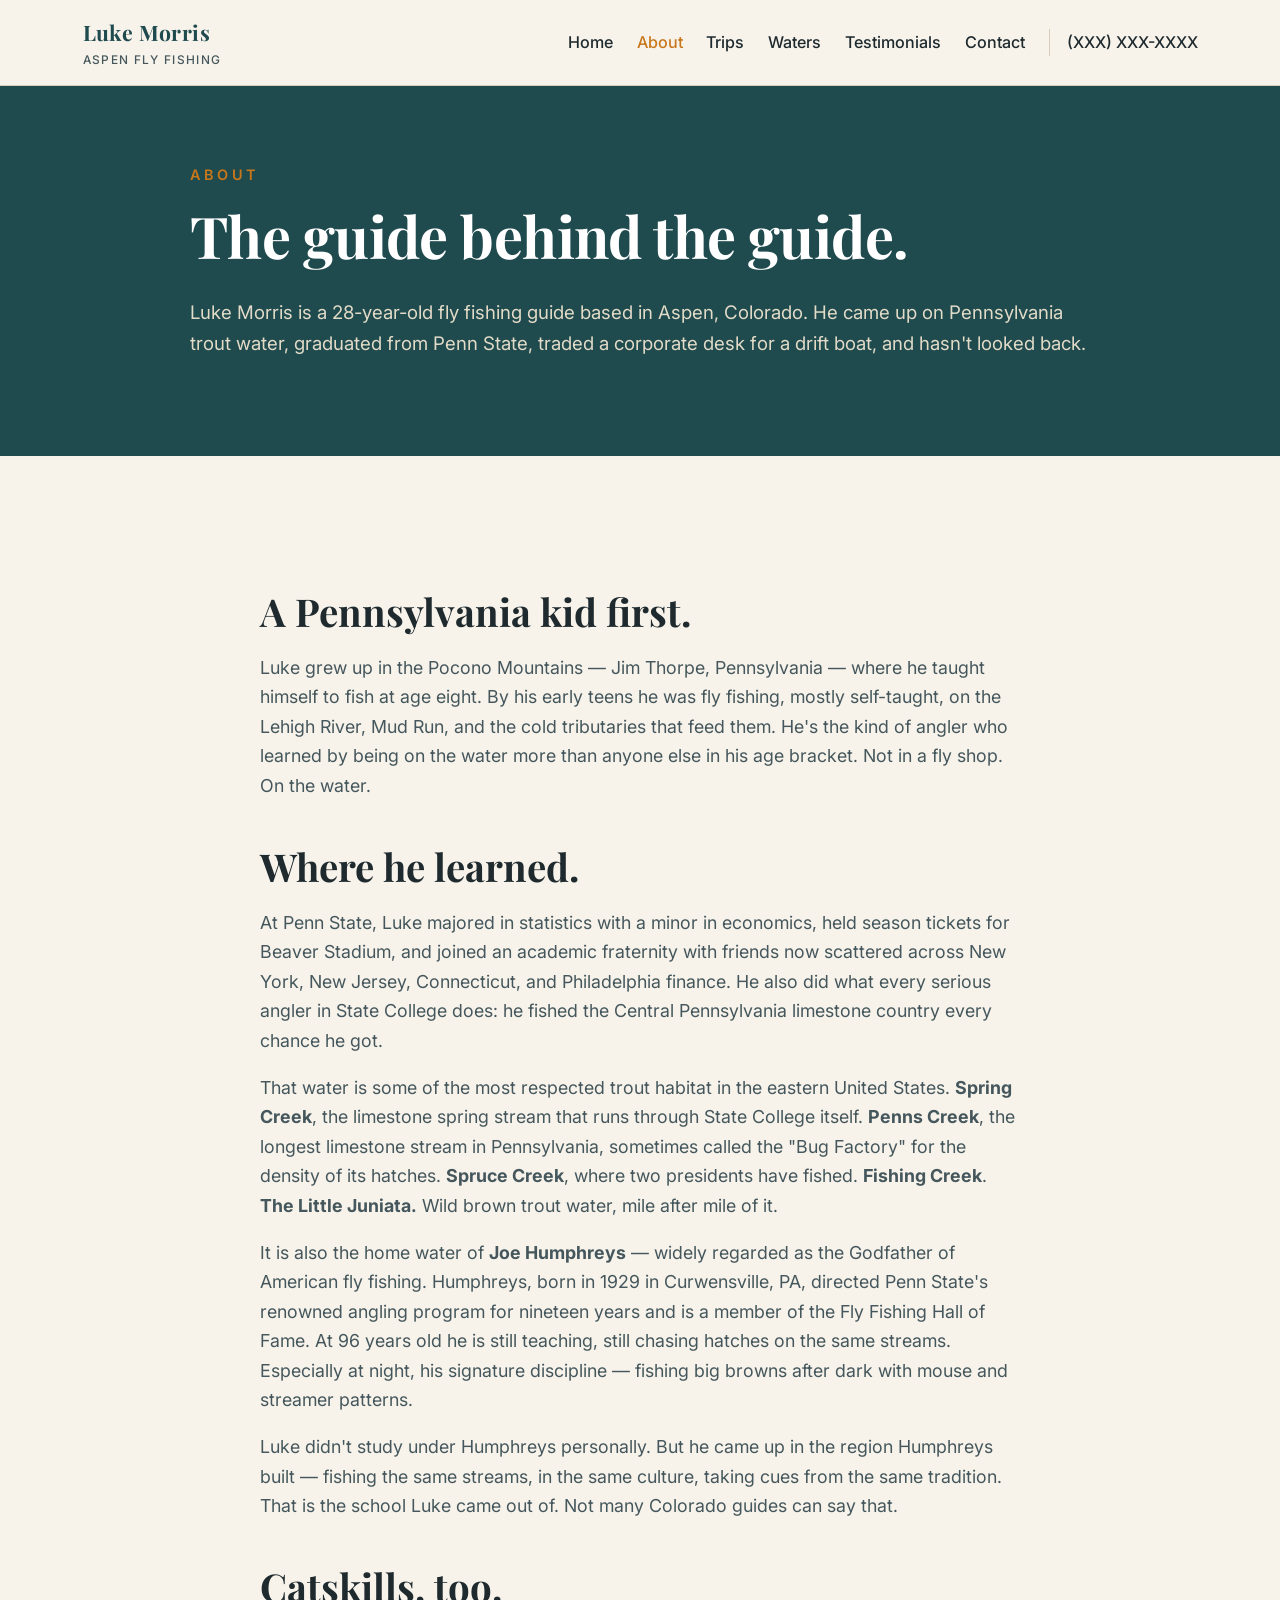
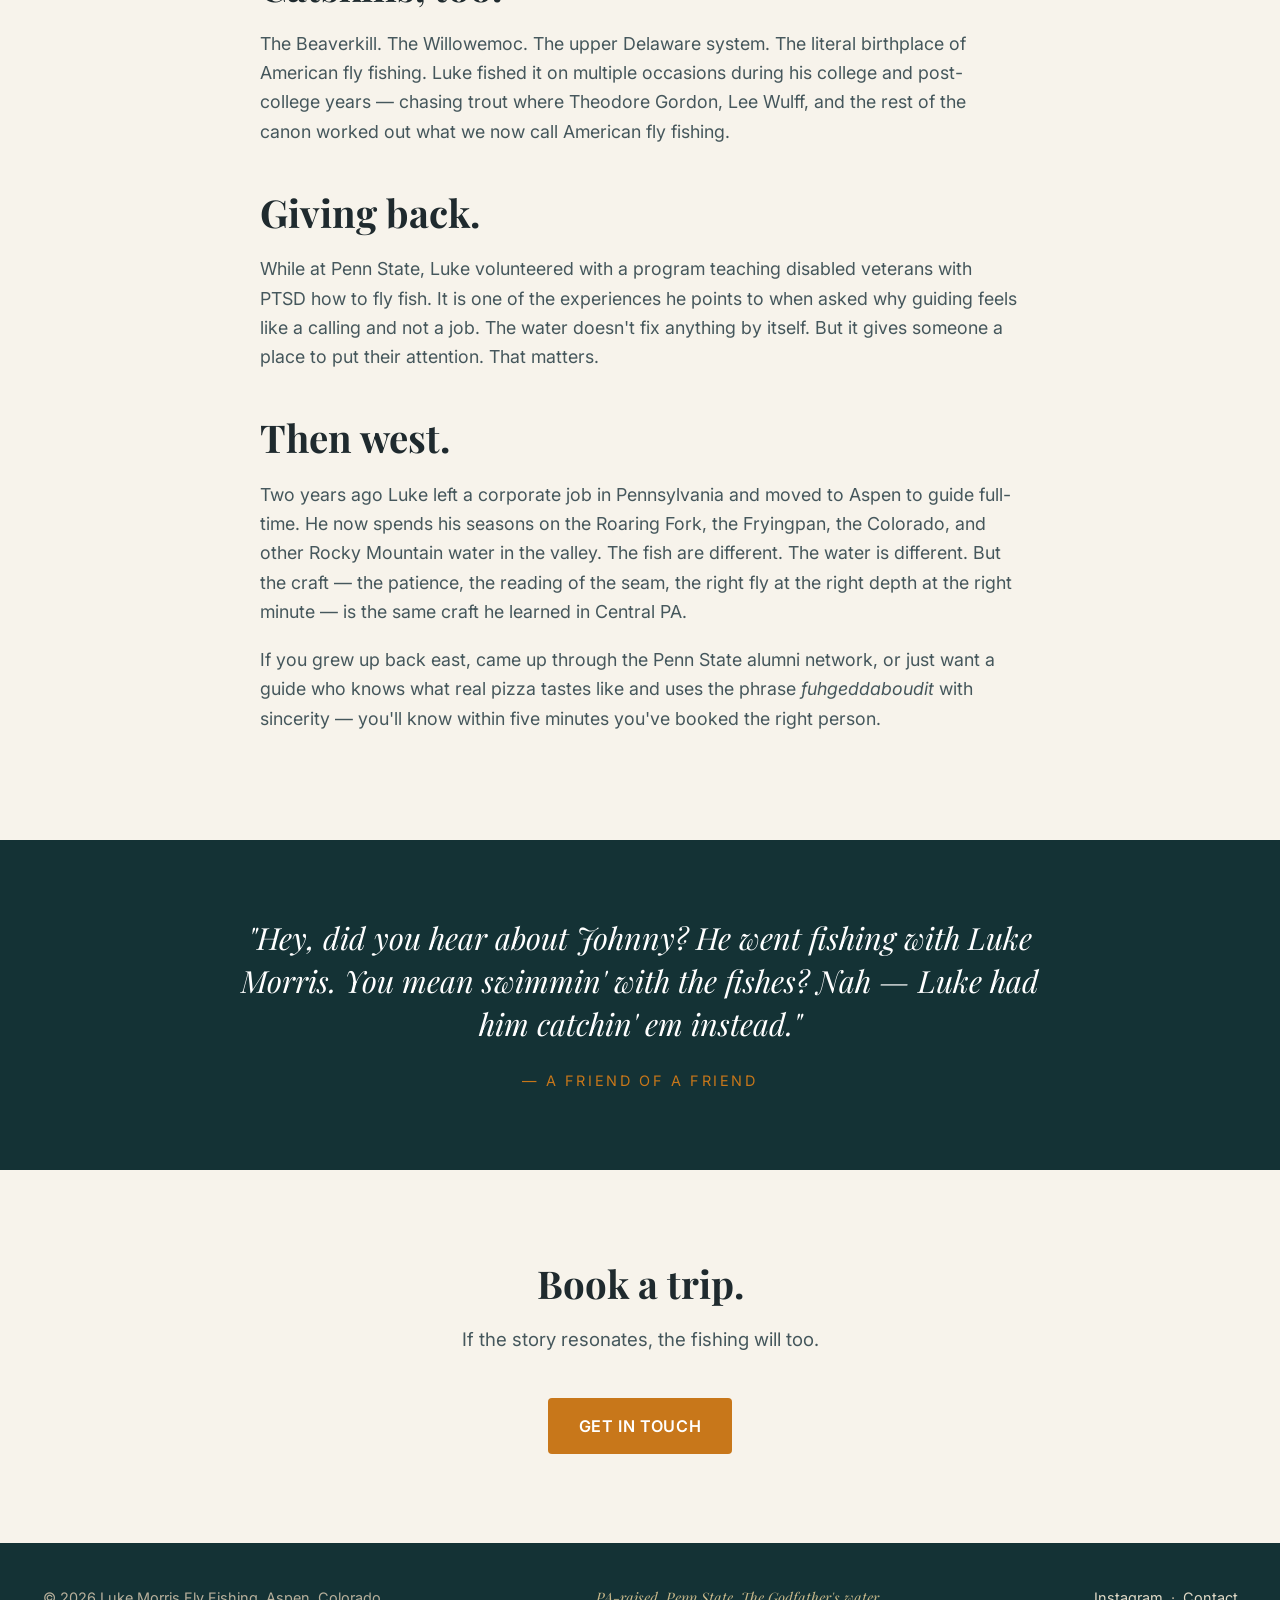
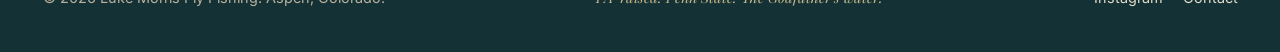
==== about.html @ f849356a "Initial site — Luke Morris Aspen fly fishing guide Six-page static site for GitHub Pages. Positionin" ====
﻿<!doctype html>
<html lang="en">
<head>
<meta charset="utf-8">
<meta name="viewport" content="width=device-width,initial-scale=1">
<title>About Luke — Luke Morris Fly Fishing</title>
<meta name="description" content="Luke Morris — Penn State alum, Pennsylvania-raised fly fisherman, full-time guide in Aspen, Colorado. The story behind the guide.">
<link rel="preconnect" href="https://fonts.googleapis.com">
<link rel="preconnect" href="https://fonts.gstatic.com" crossorigin>
<link href="https://fonts.googleapis.com/css2?family=Playfair+Display:wght@600;700&family=Inter:wght@400;500;600;700&display=swap" rel="stylesheet">
<link rel="stylesheet" href="css/styles.css">
</head>
<body>

<header class="site-header">
  <div class="nav-wrap">
    <div class="brand"><a href="index.html">Luke Morris<small>Aspen Fly Fishing</small></a></div>
    <button class="nav-toggle" aria-label="Open menu" aria-expanded="false">☰</button>
    <nav class="nav-main">
      <a href="index.html">Home</a>
      <a href="about.html" class="active">About</a>
      <a href="trips.html">Trips</a>
      <a href="waters.html">Waters</a>
      <a href="testimonials.html">Testimonials</a>
      <a href="contact.html">Contact</a>
      <a href="tel:+10000000000" class="nav-phone">(XXX) XXX-XXXX</a>
    </nav>
  </div>
</header>

<section class="page-intro">
  <div class="section-wrap">
    <div class="eyebrow">About</div>
    <h1>The guide behind the guide.</h1>
    <p>Luke Morris is a 28-year-old fly fishing guide based in Aspen, Colorado. He came up on Pennsylvania trout water, graduated from Penn State, traded a corporate desk for a drift boat, and hasn't looked back.</p>
  </div>
</section>

<section>
  <div class="prose">
    <h2>A Pennsylvania kid first.</h2>
    <p>Luke grew up in the Pocono Mountains — Jim Thorpe, Pennsylvania — where he taught himself to fish at age eight. By his early teens he was fly fishing, mostly self-taught, on the Lehigh River, Mud Run, and the cold tributaries that feed them. He's the kind of angler who learned by being on the water more than anyone else in his age bracket. Not in a fly shop. On the water.</p>

    <h2>Where he learned.</h2>
    <p>At Penn State, Luke majored in statistics with a minor in economics, held season tickets for Beaver Stadium, and joined an academic fraternity with friends now scattered across New York, New Jersey, Connecticut, and Philadelphia finance. He also did what every serious angler in State College does: he fished the Central Pennsylvania limestone country every chance he got.</p>

    <p>That water is some of the most respected trout habitat in the eastern United States. <strong>Spring Creek</strong>, the limestone spring stream that runs through State College itself. <strong>Penns Creek</strong>, the longest limestone stream in Pennsylvania, sometimes called the "Bug Factory" for the density of its hatches. <strong>Spruce Creek</strong>, where two presidents have fished. <strong>Fishing Creek</strong>. <strong>The Little Juniata.</strong> Wild brown trout water, mile after mile of it.</p>

    <p>It is also the home water of <strong>Joe Humphreys</strong> — widely regarded as the Godfather of American fly fishing. Humphreys, born in 1929 in Curwensville, PA, directed Penn State's renowned angling program for nineteen years and is a member of the Fly Fishing Hall of Fame. At 96 years old he is still teaching, still chasing hatches on the same streams. Especially at night, his signature discipline — fishing big browns after dark with mouse and streamer patterns.</p>

    <p>Luke didn't study under Humphreys personally. But he came up in the region Humphreys built — fishing the same streams, in the same culture, taking cues from the same tradition. That is the school Luke came out of. Not many Colorado guides can say that.</p>

    <h2>Catskills, too.</h2>
    <p>The Beaverkill. The Willowemoc. The upper Delaware system. The literal birthplace of American fly fishing. Luke fished it on multiple occasions during his college and post-college years — chasing trout where Theodore Gordon, Lee Wulff, and the rest of the canon worked out what we now call American fly fishing.</p>

    <h2>Giving back.</h2>
    <p>While at Penn State, Luke volunteered with a program teaching disabled veterans with PTSD how to fly fish. It is one of the experiences he points to when asked why guiding feels like a calling and not a job. The water doesn't fix anything by itself. But it gives someone a place to put their attention. That matters.</p>

    <h2>Then west.</h2>
    <p>Two years ago Luke left a corporate job in Pennsylvania and moved to Aspen to guide full-time. He now spends his seasons on the Roaring Fork, the Fryingpan, the Colorado, and other Rocky Mountain water in the valley. The fish are different. The water is different. But the craft — the patience, the reading of the seam, the right fly at the right depth at the right minute — is the same craft he learned in Central PA.</p>

    <p>If you grew up back east, came up through the Penn State alumni network, or just want a guide who knows what real pizza tastes like and uses the phrase <em>fuhgeddaboudit</em> with sincerity — you'll know within five minutes you've booked the right person.</p>
  </div>
</section>

<section class="pullquote">
  <blockquote>"Hey, did you hear about Johnny? He went fishing with Luke Morris. You mean swimmin' with the fishes? Nah — Luke had him catchin' em instead."</blockquote>
  <cite>— A friend of a friend</cite>
</section>

<section>
  <div class="section-wrap" style="text-align:center;">
    <h2>Book a trip.</h2>
    <p class="section-lede" style="margin-left:auto;margin-right:auto;">If the story resonates, the fishing will too.</p>
    <a href="contact.html" class="btn">Get in touch</a>
  </div>
</section>

<footer class="site-footer">
  <div class="footer-wrap">
    <div>&copy; <span id="yr"></span> Luke Morris Fly Fishing. Aspen, Colorado.</div>
    <div class="footer-tag">PA-raised. Penn State. The Godfather's water.</div>
    <div><a href="https://instagram.com/lukemorrisflyfishing">Instagram</a> &nbsp;·&nbsp; <a href="contact.html">Contact</a></div>
  </div>
  <script>document.getElementById("yr").textContent = new Date().getFullYear();</script>
</footer>

<script src="js/nav.js"></script>
</body>
</html>
---- css/styles.css ----
﻿/* Luke Morris Fly Fishing — styles.css
   Palette: deep teal, slate, warm cream, weathered wood, amber accent
   Typography: Playfair Display (serif headings) + Inter (sans body)
*/

:root {
  --color-bg: #f7f3eb;          /* warm cream */
  --color-bg-alt: #ece5d5;      /* deeper cream */
  --color-ink: #1f2a2e;         /* near-black ink */
  --color-ink-soft: #45575c;    /* slate gray for body */
  --color-teal: #1f4a4e;        /* deep teal */
  --color-teal-dark: #143235;
  --color-wood: #6b4f33;        /* weathered wood */
  --color-accent: #c8771a;      /* rising-fish amber */
  --color-accent-hover: #a05f12;
  --color-rule: #d6cdb8;

  --font-display: "Playfair Display", Georgia, "Times New Roman", serif;
  --font-body: "Inter", -apple-system, BlinkMacSystemFont, "Segoe UI", Roboto, sans-serif;

  --max-w: 1200px;
  --pad-x: clamp(1rem, 4vw, 2.5rem);
  --radius: 4px;
}

* { box-sizing: border-box; }

html, body {
  margin: 0;
  padding: 0;
  background: var(--color-bg);
  color: var(--color-ink);
  font-family: var(--font-body);
  font-size: 17px;
  line-height: 1.65;
  -webkit-font-smoothing: antialiased;
}

img { max-width: 100%; height: auto; display: block; }

a { color: var(--color-accent); text-decoration: none; }
a:hover { color: var(--color-accent-hover); text-decoration: underline; }

h1, h2, h3, h4 {
  font-family: var(--font-display);
  color: var(--color-ink);
  line-height: 1.2;
  margin: 0 0 0.5em;
  font-weight: 700;
}
h1 { font-size: clamp(2rem, 4.5vw, 3.6rem); letter-spacing: -0.01em; }
h2 { font-size: clamp(1.6rem, 3vw, 2.4rem); }
h3 { font-size: 1.25rem; }

p { margin: 0 0 1em; color: var(--color-ink-soft); }

/* ---------- Header / Nav ---------- */
.site-header {
  background: var(--color-bg);
  border-bottom: 1px solid var(--color-rule);
  position: sticky;
  top: 0;
  z-index: 50;
}
.nav-wrap {
  max-width: var(--max-w);
  margin: 0 auto;
  padding: 0.9rem var(--pad-x);
  display: flex;
  align-items: center;
  justify-content: space-between;
  gap: 1rem;
}
.brand {
  font-family: var(--font-display);
  font-weight: 700;
  font-size: 1.25rem;
  color: var(--color-teal);
  letter-spacing: 0.02em;
}
.brand a { color: inherit; }
.brand a:hover { text-decoration: none; color: var(--color-teal-dark); }
.brand small { display: block; font-family: var(--font-body); font-size: 0.7rem; font-weight: 500; color: var(--color-ink-soft); letter-spacing: 0.12em; text-transform: uppercase; }

.nav-main {
  display: flex;
  align-items: center;
  gap: 1.4rem;
}
.nav-main a {
  color: var(--color-ink);
  font-size: 0.95rem;
  font-weight: 500;
}
.nav-main a:hover { color: var(--color-accent); text-decoration: none; }
.nav-main a.active { color: var(--color-accent); }
.nav-phone {
  font-weight: 600;
  color: var(--color-teal);
  padding-left: 1rem;
  border-left: 1px solid var(--color-rule);
}

.nav-toggle {
  display: none;
  background: none;
  border: 0;
  font-size: 1.5rem;
  color: var(--color-ink);
  cursor: pointer;
}

@media (max-width: 820px) {
  .nav-toggle { display: block; }
  .nav-main {
    display: none;
    position: absolute;
    top: 100%;
    left: 0;
    right: 0;
    flex-direction: column;
    background: var(--color-bg);
    border-bottom: 1px solid var(--color-rule);
    padding: 1rem var(--pad-x) 1.5rem;
    gap: 0.9rem;
    box-shadow: 0 6px 18px rgba(0,0,0,0.05);
  }
  .nav-main.open { display: flex; }
  .nav-phone { padding-left: 0; border-left: 0; }
}

/* ---------- Hero ---------- */
.hero {
  position: relative;
  min-height: clamp(380px, 70vh, 640px);
  display: flex;
  align-items: center;
  justify-content: center;
  text-align: center;
  color: #fff;
  overflow: hidden;
}
.hero::before {
  content: "";
  position: absolute;
  inset: 0;
  background: linear-gradient(180deg, rgba(20,50,53,0.30) 0%, rgba(20,50,53,0.55) 70%, rgba(20,50,53,0.75) 100%),
              var(--hero-bg, #2a4a4e) center/cover no-repeat;
  z-index: 0;
}
.hero-inner {
  position: relative;
  z-index: 1;
  max-width: 900px;
  padding: 4rem var(--pad-x);
}
.hero h1 {
  color: #fff;
  text-shadow: 0 2px 18px rgba(0,0,0,0.35);
  margin-bottom: 0.3em;
}
.hero .eyebrow {
  font-family: var(--font-body);
  font-size: 0.85rem;
  letter-spacing: 0.22em;
  text-transform: uppercase;
  font-weight: 600;
  color: var(--color-accent);
  margin-bottom: 1.2rem;
}
.hero p.lede {
  font-size: clamp(1.05rem, 1.7vw, 1.3rem);
  color: #f3eee0;
  margin: 0 auto 2rem;
  max-width: 640px;
}

/* ---------- Buttons ---------- */
.btn {
  display: inline-block;
  padding: 0.85rem 1.8rem;
  background: var(--color-accent);
  color: #fff;
  border-radius: var(--radius);
  font-weight: 600;
  font-size: 0.95rem;
  letter-spacing: 0.04em;
  text-transform: uppercase;
  transition: background 120ms ease;
  border: 0;
  cursor: pointer;
}
.btn:hover { background: var(--color-accent-hover); color: #fff; text-decoration: none; }
.btn-ghost {
  background: transparent;
  color: #fff;
  border: 1.5px solid #fff;
}
.btn-ghost:hover { background: #fff; color: var(--color-teal); }

/* ---------- Sections ---------- */
section {
  padding: clamp(3rem, 7vw, 6rem) var(--pad-x);
}
.section-wrap {
  max-width: var(--max-w);
  margin: 0 auto;
}
.section-eyebrow {
  font-size: 0.8rem;
  letter-spacing: 0.22em;
  text-transform: uppercase;
  color: var(--color-accent);
  font-weight: 600;
  margin-bottom: 0.6rem;
}
.section-title { margin-bottom: 0.4em; }
.section-lede { font-size: 1.1rem; max-width: 720px; margin-bottom: 2.5rem; }

.bg-alt { background: var(--color-bg-alt); }
.bg-teal { background: var(--color-teal); color: #f3eee0; }
.bg-teal h2, .bg-teal h3 { color: #fff; }
.bg-teal p { color: #d8d2c1; }

/* ---------- Trip tiles ---------- */
.tiles {
  display: grid;
  grid-template-columns: repeat(auto-fit, minmax(260px, 1fr));
  gap: 1.6rem;
}
.tile {
  background: #fff;
  border-radius: var(--radius);
  padding: 2rem 1.6rem;
  border: 1px solid var(--color-rule);
  box-shadow: 0 2px 6px rgba(0,0,0,0.03);
  display: flex;
  flex-direction: column;
}
.tile h3 { color: var(--color-teal); margin-bottom: 0.3em; }
.tile .price { font-family: var(--font-display); font-size: 1.4rem; color: var(--color-accent); font-weight: 700; margin: 0.4rem 0 1rem; }
.tile p { flex: 1; }
.tile .tile-cta { margin-top: 1rem; font-weight: 600; color: var(--color-teal); }

/* ---------- Reason cards ---------- */
.reasons {
  display: grid;
  grid-template-columns: repeat(auto-fit, minmax(240px, 1fr));
  gap: 1.6rem;
}
.reason {
  padding: 1.4rem;
  border-left: 3px solid var(--color-accent);
  background: #fff;
  border-radius: 0 var(--radius) var(--radius) 0;
}
.reason h3 { color: var(--color-teal); font-size: 1.15rem; }
.reason p { font-size: 0.97rem; margin-bottom: 0; }

/* ---------- Pull quote ---------- */
.pullquote {
  text-align: center;
  padding: clamp(3rem, 6vw, 5rem) var(--pad-x);
  background: var(--color-teal-dark);
  color: #f3eee0;
}
.pullquote blockquote {
  font-family: var(--font-display);
  font-style: italic;
  font-size: clamp(1.3rem, 2.6vw, 1.8rem);
  max-width: 800px;
  margin: 0 auto;
  line-height: 1.4;
  color: #fff;
}
.pullquote cite {
  display: block;
  margin-top: 1.4rem;
  font-style: normal;
  font-family: var(--font-body);
  font-size: 0.85rem;
  letter-spacing: 0.18em;
  text-transform: uppercase;
  color: var(--color-accent);
}

/* ---------- About / page intro ---------- */
.page-intro {
  background: var(--color-teal);
  color: #f3eee0;
  padding: clamp(3rem, 6vw, 5rem) var(--pad-x);
}
.page-intro .section-wrap { max-width: 900px; }
.page-intro h1 { color: #fff; }
.page-intro .eyebrow { color: var(--color-accent); font-size: 0.85rem; letter-spacing: 0.22em; text-transform: uppercase; font-weight: 600; margin-bottom: 0.8rem; }
.page-intro p { color: #e2dbc8; font-size: 1.1rem; }

/* ---------- Prose ---------- */
.prose { max-width: 760px; margin: 0 auto; }
.prose p { font-size: 1.05rem; }
.prose h2 { margin-top: 2.5rem; }
.prose figure { margin: 2rem 0; }
.prose figure img { border-radius: var(--radius); }
.prose figcaption { font-size: 0.85rem; color: var(--color-ink-soft); margin-top: 0.6rem; text-align: center; font-style: italic; }

/* ---------- Waters page grid ---------- */
.waters-region {
  margin-bottom: clamp(2.5rem, 5vw, 4rem);
}
.region-header {
  border-bottom: 2px solid var(--color-accent);
  padding-bottom: 0.8rem;
  margin-bottom: 1.8rem;
  display: flex;
  align-items: baseline;
  justify-content: space-between;
  flex-wrap: wrap;
  gap: 0.5rem;
}
.region-header h2 { margin: 0; }
.region-header .region-subtitle {
  font-size: 0.85rem;
  letter-spacing: 0.18em;
  text-transform: uppercase;
  color: var(--color-wood);
  font-weight: 600;
}
.waters-grid {
  display: grid;
  grid-template-columns: repeat(auto-fit, minmax(280px, 1fr));
  gap: 1.6rem;
}
.water-card {
  background: #fff;
  border: 1px solid var(--color-rule);
  border-radius: var(--radius);
  overflow: hidden;
  display: flex;
  flex-direction: column;
}
.water-card img {
  width: 100%;
  aspect-ratio: 4/3;
  object-fit: cover;
  background: #d8d2c1;
}
.water-card .water-body {
  padding: 1.2rem 1.3rem 1.4rem;
}
.water-card h3 {
  font-size: 1.15rem;
  color: var(--color-teal);
  margin-bottom: 0.3em;
}
.water-card .water-loc {
  font-size: 0.8rem;
  letter-spacing: 0.16em;
  text-transform: uppercase;
  color: var(--color-wood);
  font-weight: 600;
  margin-bottom: 0.5rem;
}
.water-card p { font-size: 0.95rem; margin-bottom: 0; }

/* ---------- Testimonials ---------- */
.quotes {
  display: grid;
  grid-template-columns: repeat(auto-fit, minmax(280px, 1fr));
  gap: 1.6rem;
}
.quote {
  background: #fff;
  border-left: 4px solid var(--color-accent);
  padding: 1.6rem 1.6rem 1.4rem;
  border-radius: 0 var(--radius) var(--radius) 0;
  box-shadow: 0 2px 6px rgba(0,0,0,0.03);
}
.quote blockquote {
  font-family: var(--font-display);
  font-style: italic;
  font-size: 1.15rem;
  line-height: 1.45;
  color: var(--color-ink);
  margin: 0 0 0.8rem;
}
.quote cite {
  font-style: normal;
  font-size: 0.8rem;
  letter-spacing: 0.18em;
  text-transform: uppercase;
  color: var(--color-wood);
  font-weight: 600;
}

/* ---------- Contact ---------- */
.contact-grid {
  display: grid;
  grid-template-columns: repeat(auto-fit, minmax(260px, 1fr));
  gap: 2rem;
  max-width: 900px;
  margin: 0 auto;
}
.contact-block h3 {
  color: var(--color-teal);
  font-size: 1.1rem;
  margin-bottom: 0.4em;
}
.contact-block a.big {
  font-family: var(--font-display);
  font-size: 1.4rem;
  color: var(--color-accent);
  font-weight: 700;
}

/* ---------- Footer ---------- */
.site-footer {
  background: var(--color-teal-dark);
  color: #b8b09c;
  padding: 2.5rem var(--pad-x);
  font-size: 0.85rem;
}
.footer-wrap {
  max-width: var(--max-w);
  margin: 0 auto;
  display: flex;
  align-items: center;
  justify-content: space-between;
  flex-wrap: wrap;
  gap: 1rem;
}
.footer-wrap a { color: #e2dbc8; }
.footer-wrap .footer-tag { font-style: italic; color: #c8b88a; font-family: var(--font-display); }
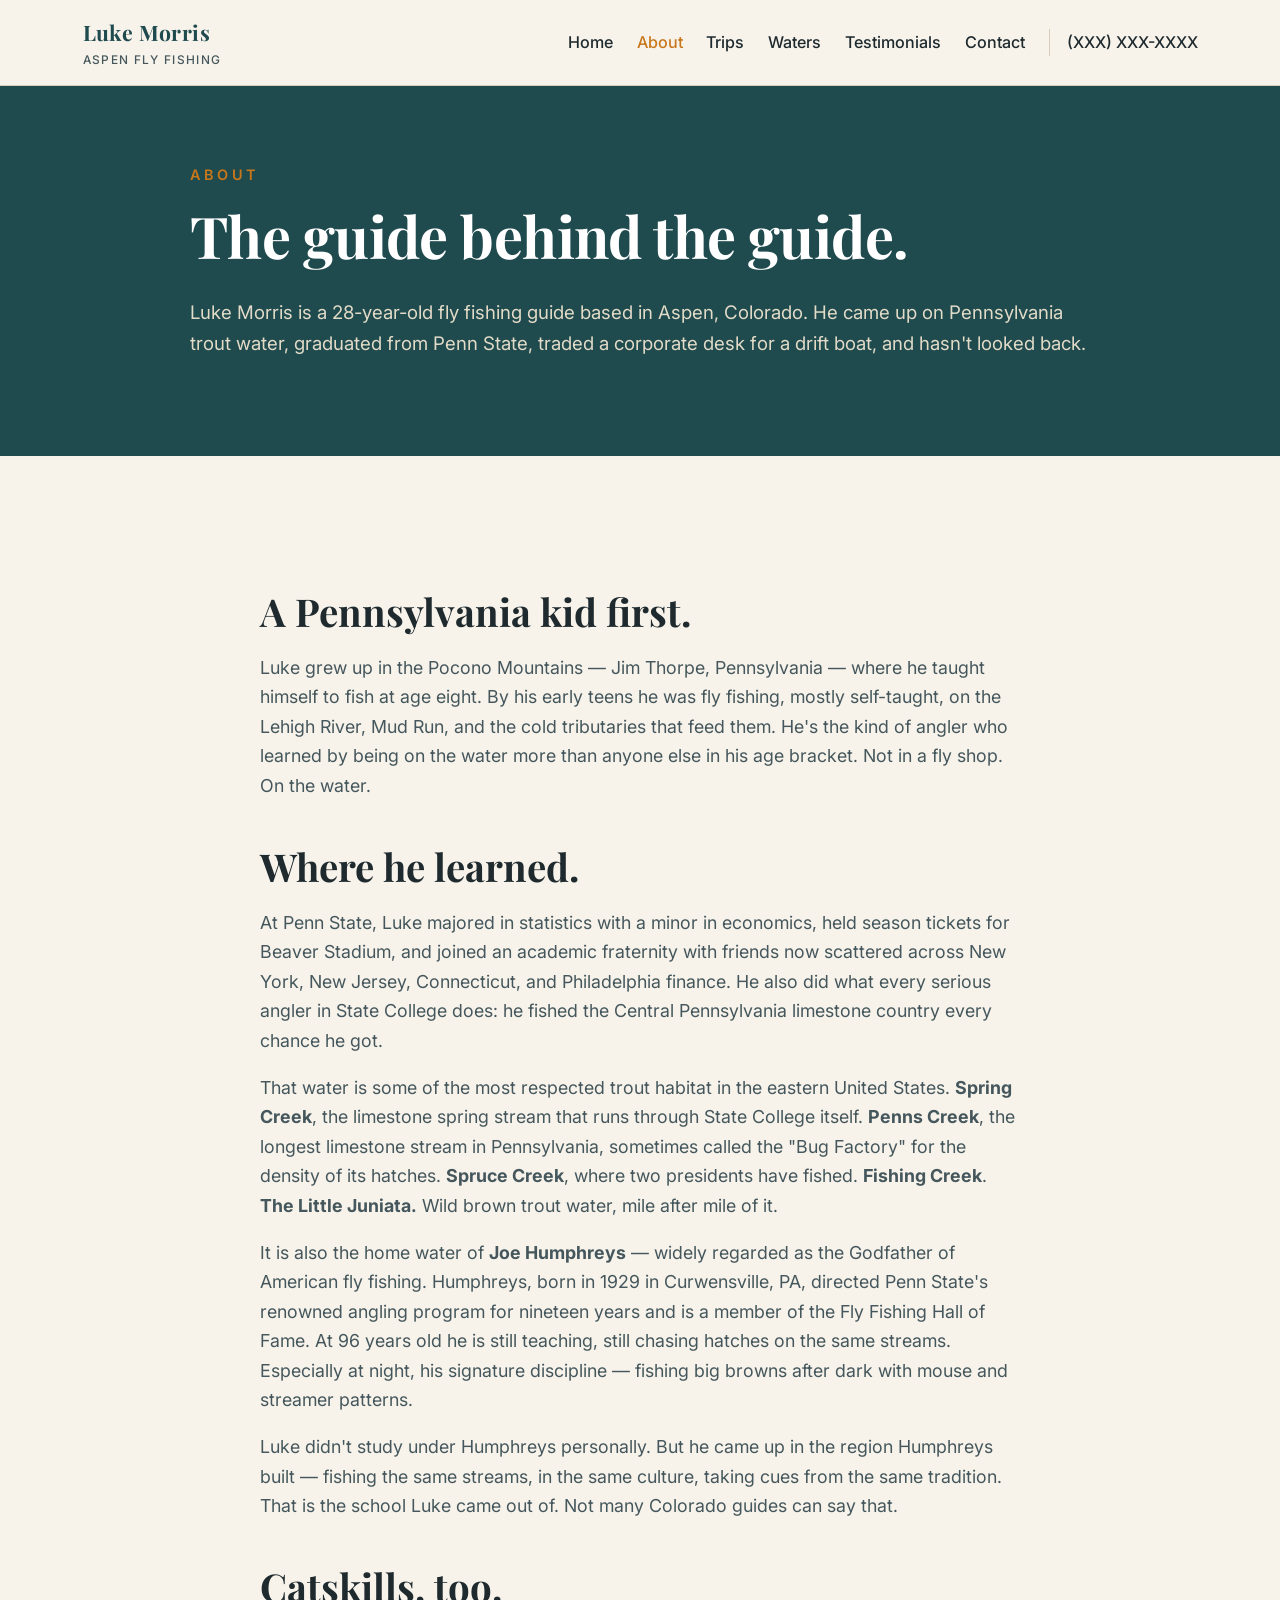
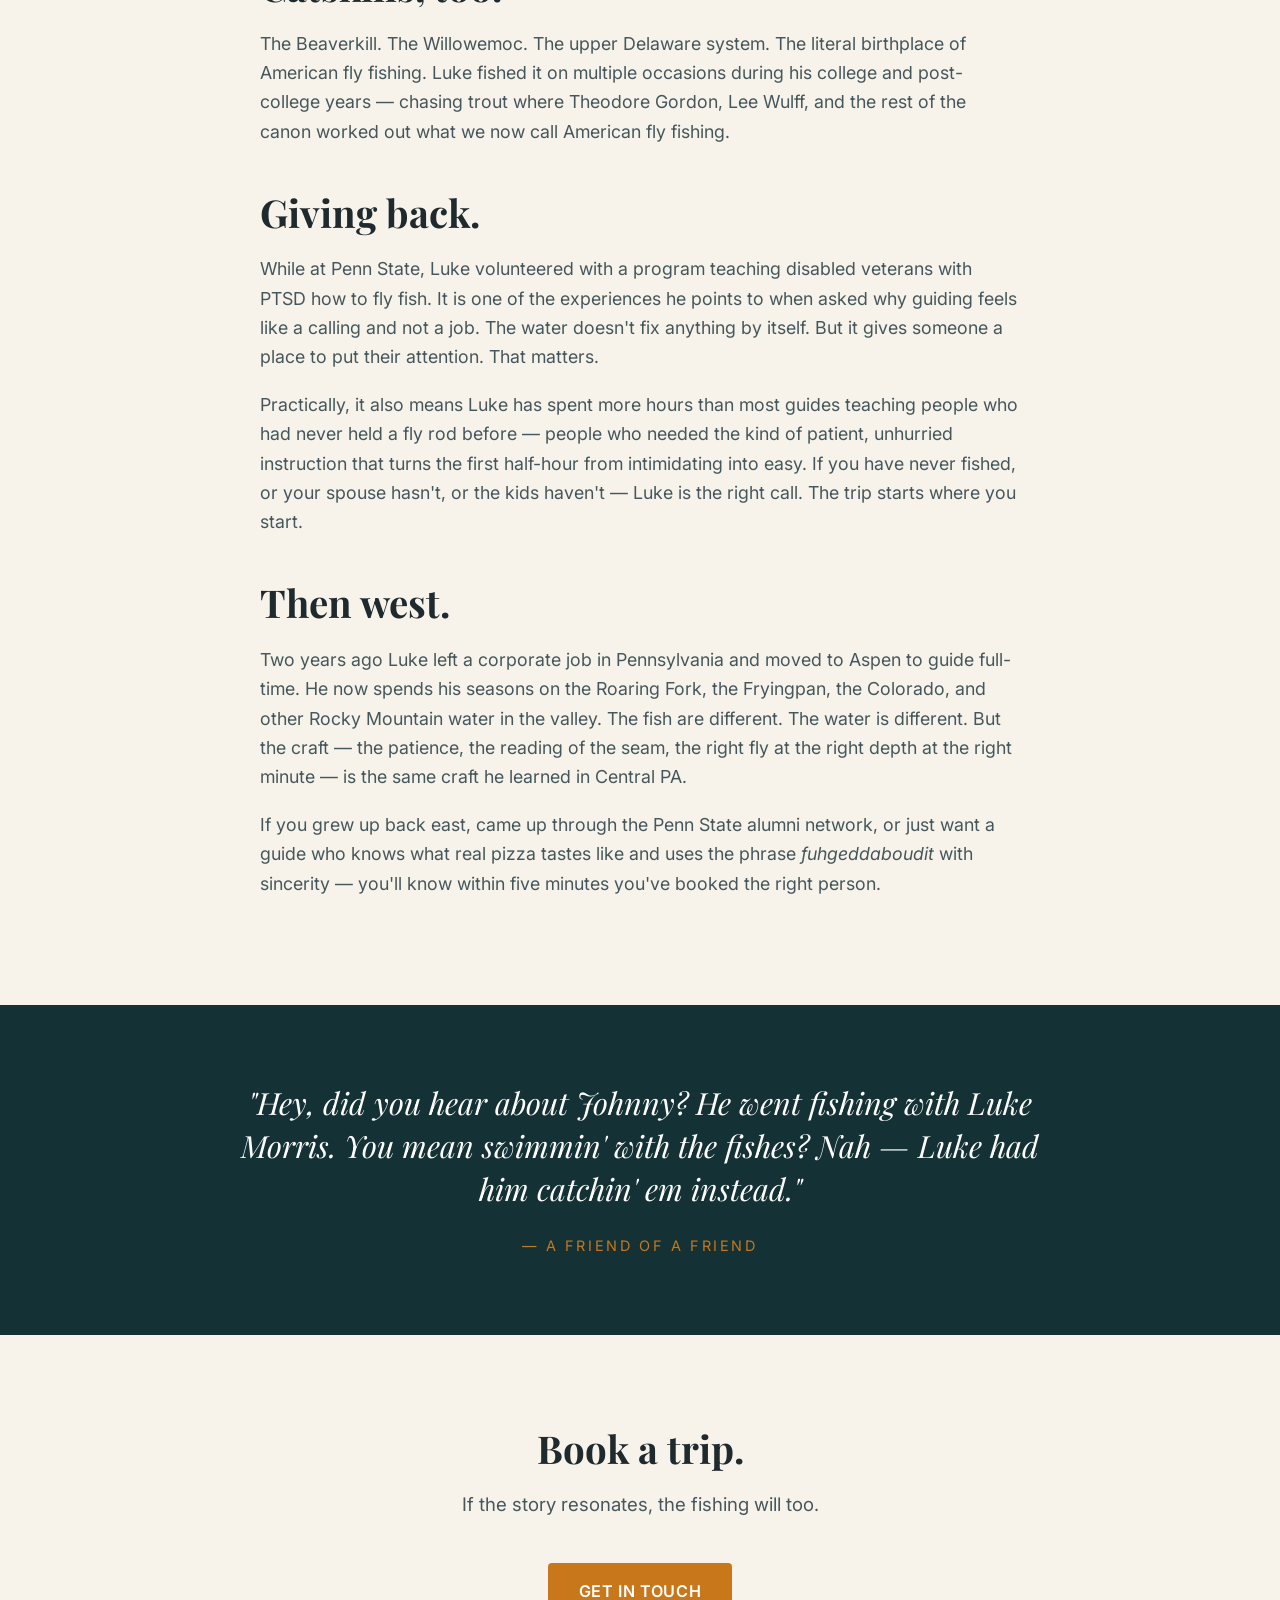
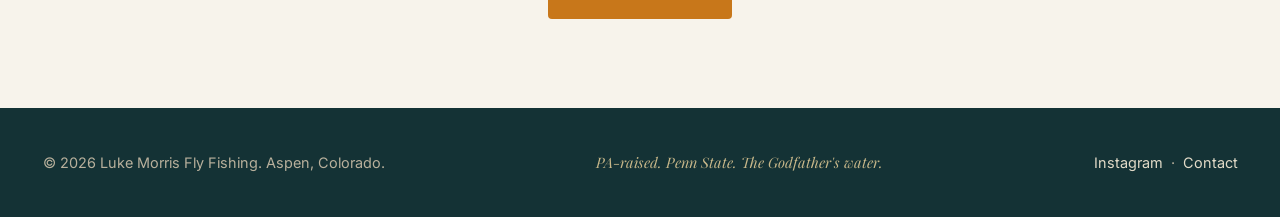
==== commit cf3f7793: "Strengthen first-timer/new-angler angle across home, about, trips — anchored in PTSD-vet teaching cr" ====
--- a/about.html
+++ b/about.html
@@ -56,6 +56,8 @@
     <h2>Giving back.</h2>
     <p>While at Penn State, Luke volunteered with a program teaching disabled veterans with PTSD how to fly fish. It is one of the experiences he points to when asked why guiding feels like a calling and not a job. The water doesn't fix anything by itself. But it gives someone a place to put their attention. That matters.</p>
 
+    <p>Practically, it also means Luke has spent more hours than most guides teaching people who had never held a fly rod before — people who needed the kind of patient, unhurried instruction that turns the first half-hour from intimidating into easy. If you have never fished, or your spouse hasn't, or the kids haven't — Luke is the right call. The trip starts where you start.</p>
+
     <h2>Then west.</h2>
     <p>Two years ago Luke left a corporate job in Pennsylvania and moved to Aspen to guide full-time. He now spends his seasons on the Roaring Fork, the Fryingpan, the Colorado, and other Rocky Mountain water in the valley. The fish are different. The water is different. But the craft — the patience, the reading of the seam, the right fly at the right depth at the right minute — is the same craft he learned in Central PA.</p>
 
--- a/css/styles.css
+++ b/css/styles.css
@@ -139,13 +139,17 @@
   text-align: center;
   color: #fff;
   overflow: hidden;
+  background-color: #2a4a4e;
+
+  background-size: cover;
+  background-position: center;
+  background-repeat: no-repeat;
 }
 .hero::before {
   content: "";
   position: absolute;
   inset: 0;
-  background: linear-gradient(180deg, rgba(20,50,53,0.30) 0%, rgba(20,50,53,0.55) 70%, rgba(20,50,53,0.75) 100%),
-              var(--hero-bg, #2a4a4e) center/cover no-repeat;
+  background: linear-gradient(180deg, rgba(20,50,53,0.25) 0%, rgba(20,50,53,0.40) 60%, rgba(20,50,53,0.65) 100%);
   z-index: 0;
 }
 .hero-inner {
@@ -407,9 +411,12 @@
 }
 .contact-block a.big {
   font-family: var(--font-display);
-  font-size: 1.4rem;
+  font-size: 1.25rem;
   color: var(--color-accent);
   font-weight: 700;
+  word-break: break-word;
+  display: block;
+  margin-bottom: 0.4rem;
 }
 
 /* ---------- Footer ---------- */
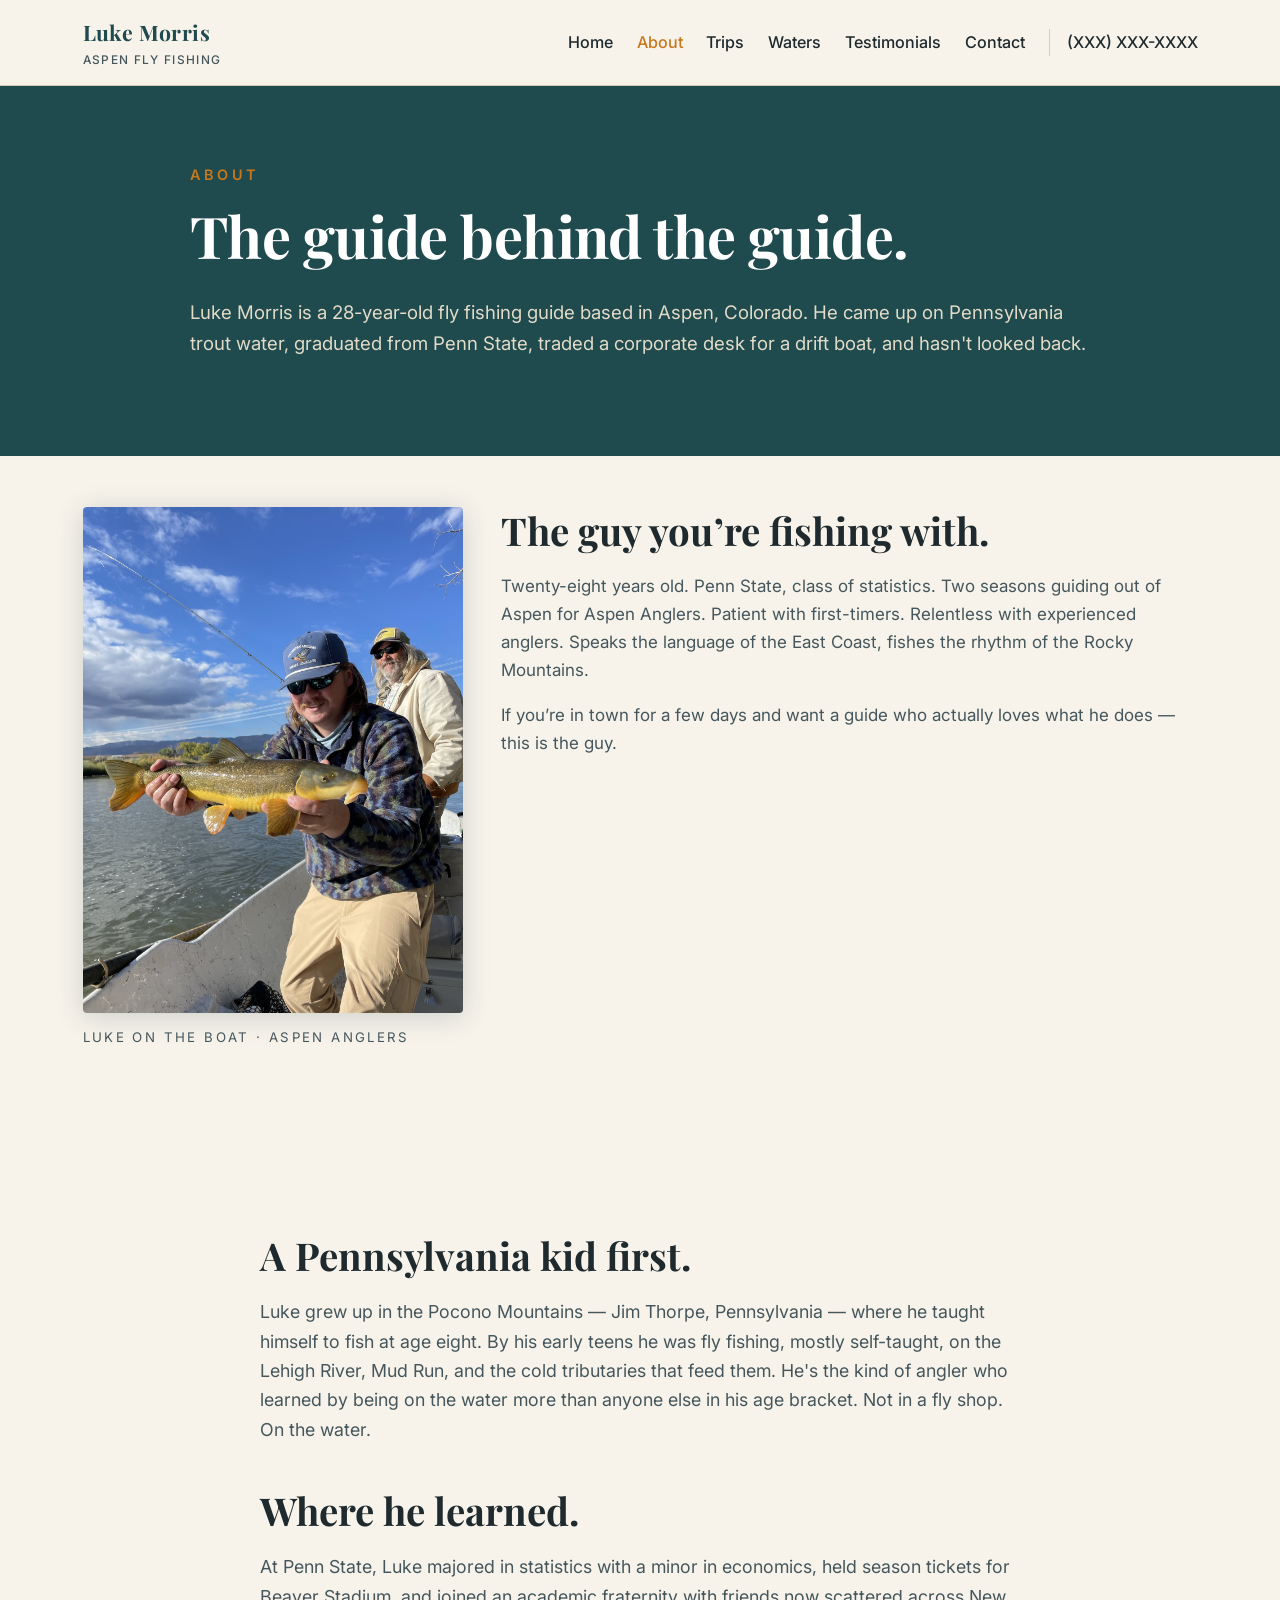
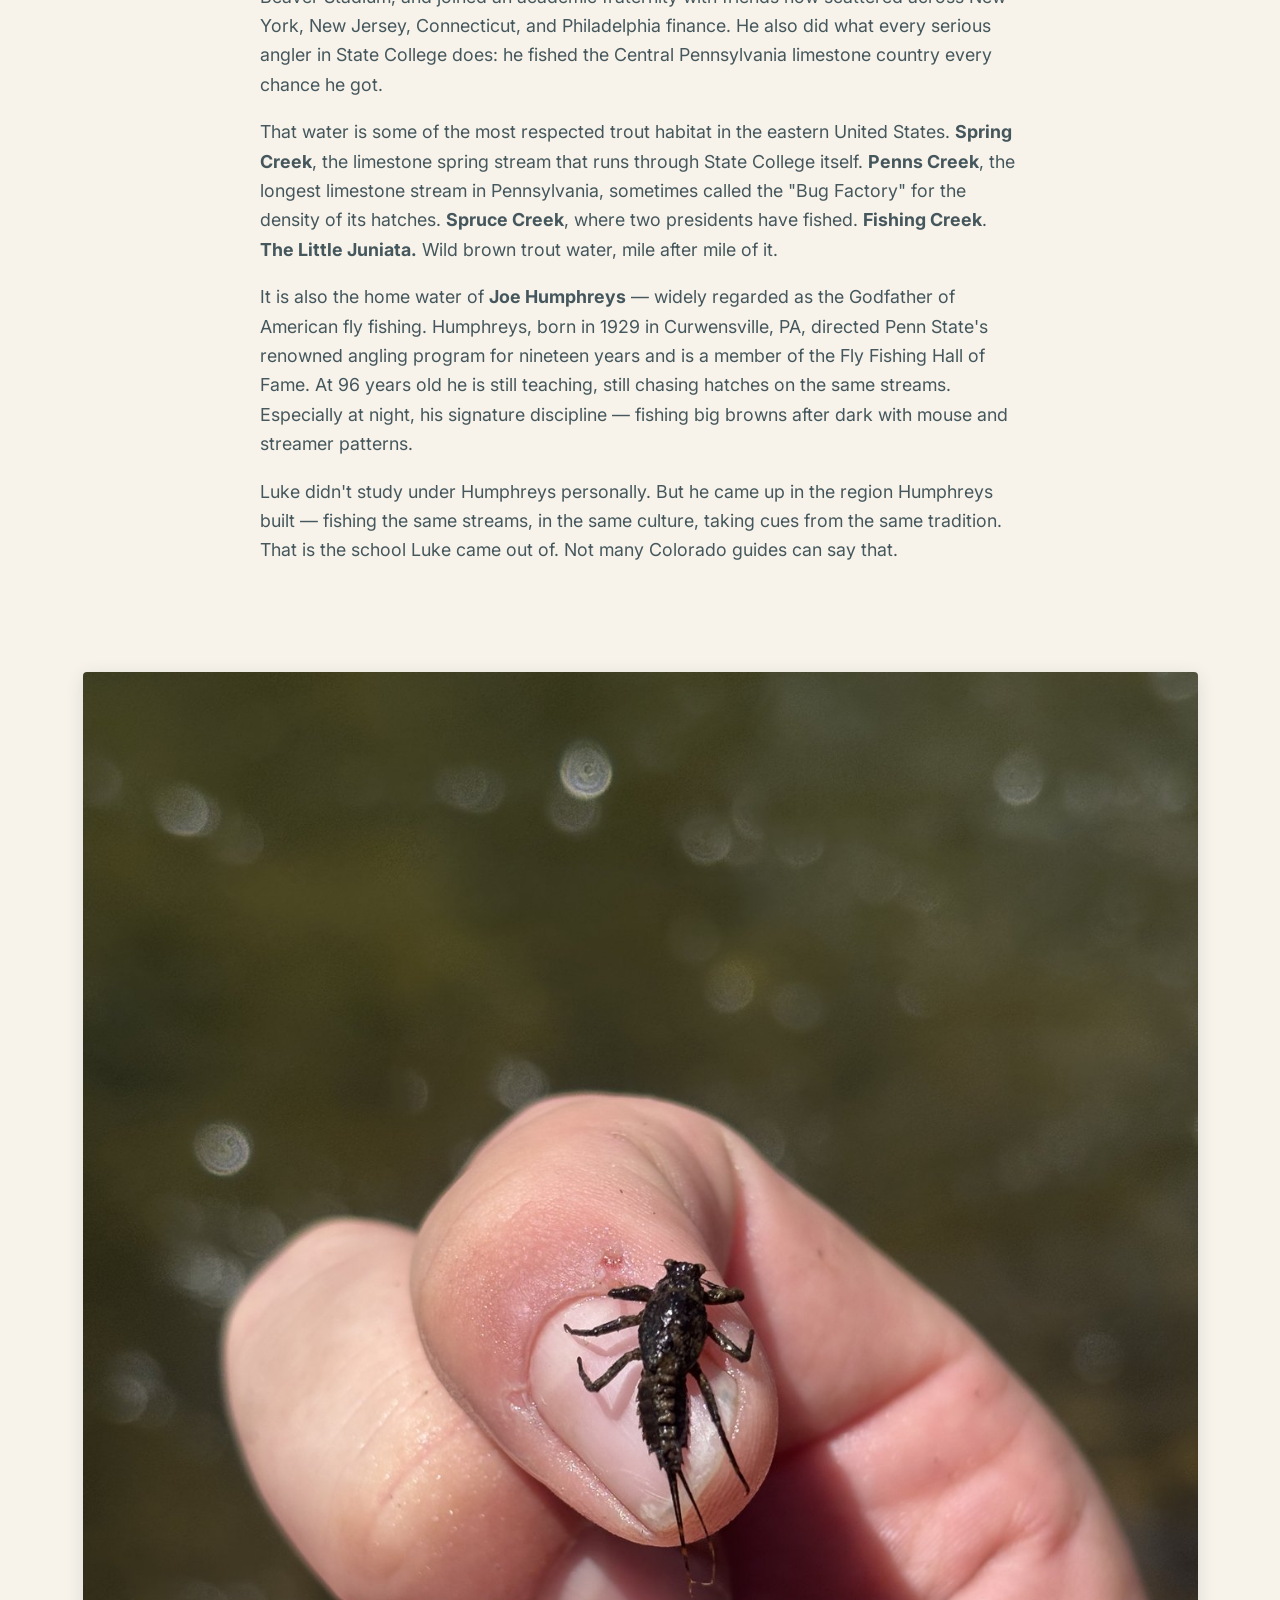
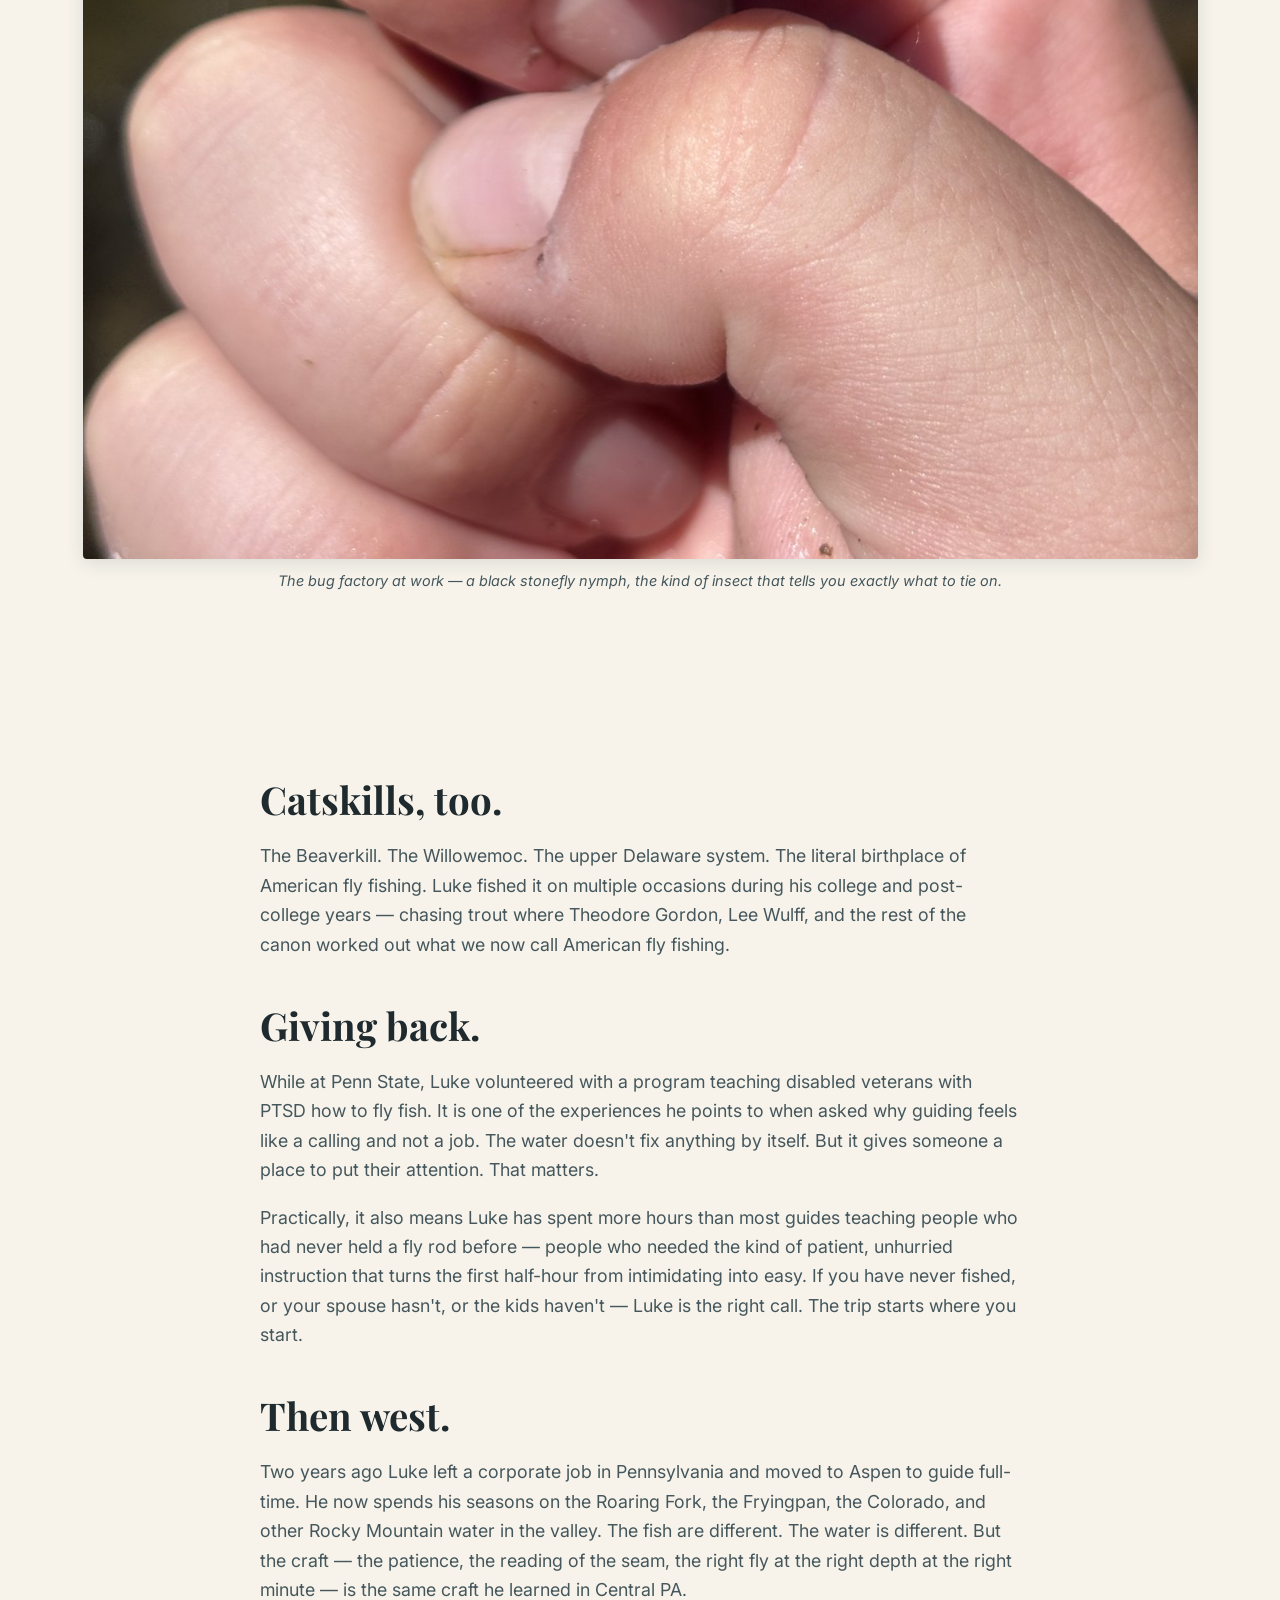
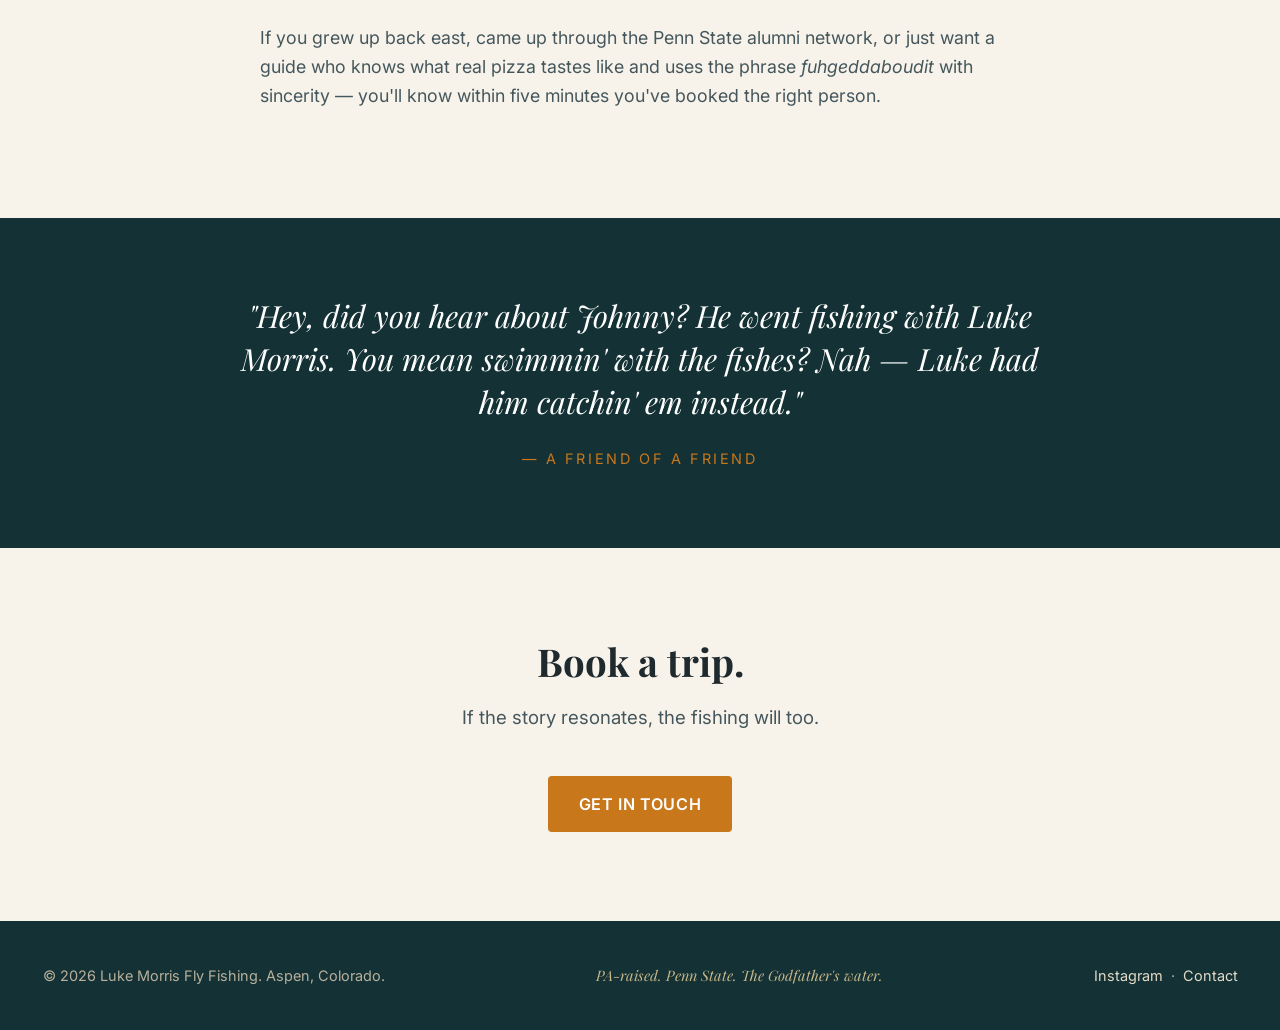
==== commit f660a742: "Integrate Luke's real photos into the site - New hero: trophy brown trout w/ red streamer (replaces " ====
--- a/about.html
+++ b/about.html
@@ -1,4 +1,4 @@
-﻿<!doctype html>
+<!doctype html>
 <html lang="en">
 <head>
 <meta charset="utf-8">
@@ -8,7 +8,7 @@
 <link rel="preconnect" href="https://fonts.googleapis.com">
 <link rel="preconnect" href="https://fonts.gstatic.com" crossorigin>
 <link href="https://fonts.googleapis.com/css2?family=Playfair+Display:wght@600;700&family=Inter:wght@400;500;600;700&display=swap" rel="stylesheet">
-<link rel="stylesheet" href="css/styles.css">
+<link rel="stylesheet" href="css/styles.css?v=20260514a">
 </head>
 <body>
 
@@ -36,6 +36,18 @@
   </div>
 </section>
 
+<section class="portrait-block">
+  <div>
+    <img src="images/luke/luke-portrait.jpg" alt="Luke Morris on a drift boat in Colorado, wearing his Aspen Anglers cap">
+    <div class="portrait-caption">Luke on the boat &middot; Aspen Anglers</div>
+  </div>
+  <div class="portrait-text">
+    <h2>The guy you&rsquo;re fishing with.</h2>
+    <p>Twenty-eight years old. Penn State, class of statistics. Two seasons guiding out of Aspen for Aspen Anglers. Patient with first-timers. Relentless with experienced anglers. Speaks the language of the East Coast, fishes the rhythm of the Rocky Mountains.</p>
+    <p>If you&rsquo;re in town for a few days and want a guide who actually loves what he does &mdash; this is the guy.</p>
+  </div>
+</section>
+
 <section>
   <div class="prose">
     <h2>A Pennsylvania kid first.</h2>
@@ -50,6 +62,18 @@
 
     <p>Luke didn't study under Humphreys personally. But he came up in the region Humphreys built — fishing the same streams, in the same culture, taking cues from the same tradition. That is the school Luke came out of. Not many Colorado guides can say that.</p>
 
+    </div>
+</section>
+
+<section class="accent-photo">
+  <figure>
+    <img src="images/luke/stonefly-nymph.jpg" alt="A black stonefly nymph perched on a finger — the kind of bug Luke reads water for">
+    <figcaption>The bug factory at work &mdash; a black stonefly nymph, the kind of insect that tells you exactly what to tie on.</figcaption>
+  </figure>
+</section>
+
+<section>
+  <div class="prose">
     <h2>Catskills, too.</h2>
     <p>The Beaverkill. The Willowemoc. The upper Delaware system. The literal birthplace of American fly fishing. Luke fished it on multiple occasions during his college and post-college years — chasing trout where Theodore Gordon, Lee Wulff, and the rest of the canon worked out what we now call American fly fishing.</p>
 
--- a/css/styles.css
+++ b/css/styles.css
@@ -162,15 +162,21 @@
   color: #fff;
   text-shadow: 0 2px 18px rgba(0,0,0,0.35);
   margin-bottom: 0.3em;
+  font-size: clamp(1.1rem, 1.9vw, 1.6rem);
+  font-style: italic;
+  font-weight: 600;
+  letter-spacing: 0.01em;
 }
 .hero .eyebrow {
-  font-family: var(--font-body);
-  font-size: 0.85rem;
-  letter-spacing: 0.22em;
-  text-transform: uppercase;
-  font-weight: 600;
+  font-family: var(--font-display);
+  font-size: clamp(1.8rem, 4.5vw, 3.4rem);
+  letter-spacing: 0.06em;
+  text-transform: uppercase;
+  font-weight: 700;
   color: var(--color-accent);
-  margin-bottom: 1.2rem;
+  margin-bottom: 0.8rem;
+  line-height: 1.1;
+  text-shadow: 0 2px 18px rgba(0,0,0,0.4);
 }
 .hero p.lede {
   font-size: clamp(1.05rem, 1.7vw, 1.3rem);
@@ -437,3 +443,94 @@
 }
 .footer-wrap a { color: #e2dbc8; }
 .footer-wrap .footer-tag { font-style: italic; color: #c8b88a; font-family: var(--font-display); }
+
+/* ---------- Luke real-photo blocks (added 2026-05) ---------- */
+.portrait-block {
+  display: grid;
+  grid-template-columns: minmax(0, 380px) 1fr;
+  gap: clamp(1.5rem, 3vw, 2.5rem);
+  max-width: var(--max-w);
+  margin: 0 auto;
+  padding: clamp(2rem, 4vw, 3rem) var(--pad-x);
+  align-items: start;
+}
+.portrait-block img {
+  width: 100%;
+  border-radius: var(--radius);
+  box-shadow: 0 4px 28px rgba(20,50,53,0.18);
+}
+.portrait-block .portrait-caption {
+  font-family: var(--font-body);
+  font-size: 0.78rem;
+  letter-spacing: 0.18em;
+  text-transform: uppercase;
+  color: var(--color-ink-soft);
+  margin-top: 0.8rem;
+}
+.portrait-block .portrait-text h2 {
+  margin-top: 0;
+}
+@media (max-width: 720px) {
+  .portrait-block { grid-template-columns: 1fr; }
+}
+
+.full-photo {
+  position: relative;
+  overflow: hidden;
+}
+.full-photo img {
+  width: 100%;
+  max-height: 70vh;
+  object-fit: cover;
+}
+.full-photo .full-photo-caption {
+  position: absolute;
+  bottom: 1.5rem;
+  left: 1.5rem;
+  background: rgba(20,50,53,0.78);
+  color: #fff;
+  padding: 0.7rem 1.1rem;
+  font-family: var(--font-display);
+  font-size: 1.1rem;
+  letter-spacing: 0.01em;
+  border-left: 3px solid var(--color-accent);
+}
+
+.photo-row {
+  display: grid;
+  grid-template-columns: 1fr 1fr;
+  gap: 1rem;
+  max-width: var(--max-w);
+  margin: 0 auto;
+  padding: 0 var(--pad-x) clamp(2rem, 4vw, 3rem);
+}
+.photo-row img {
+  width: 100%;
+  height: 100%;
+  object-fit: cover;
+  border-radius: var(--radius);
+  box-shadow: 0 4px 18px rgba(20,50,53,0.12);
+}
+@media (max-width: 720px) {
+  .photo-row { grid-template-columns: 1fr; }
+}
+
+.accent-photo {
+  max-width: var(--max-w);
+  margin: 0 auto clamp(2rem, 4vw, 3rem);
+  padding: 0 var(--pad-x);
+}
+.accent-photo figure { margin: 0; }
+.accent-photo img {
+  width: 100%;
+  border-radius: var(--radius);
+  box-shadow: 0 4px 18px rgba(20,50,53,0.12);
+}
+.accent-photo figcaption {
+  font-family: var(--font-body);
+  font-size: 0.85rem;
+  font-style: italic;
+  color: var(--color-ink-soft);
+  margin-top: 0.6rem;
+  text-align: center;
+}
